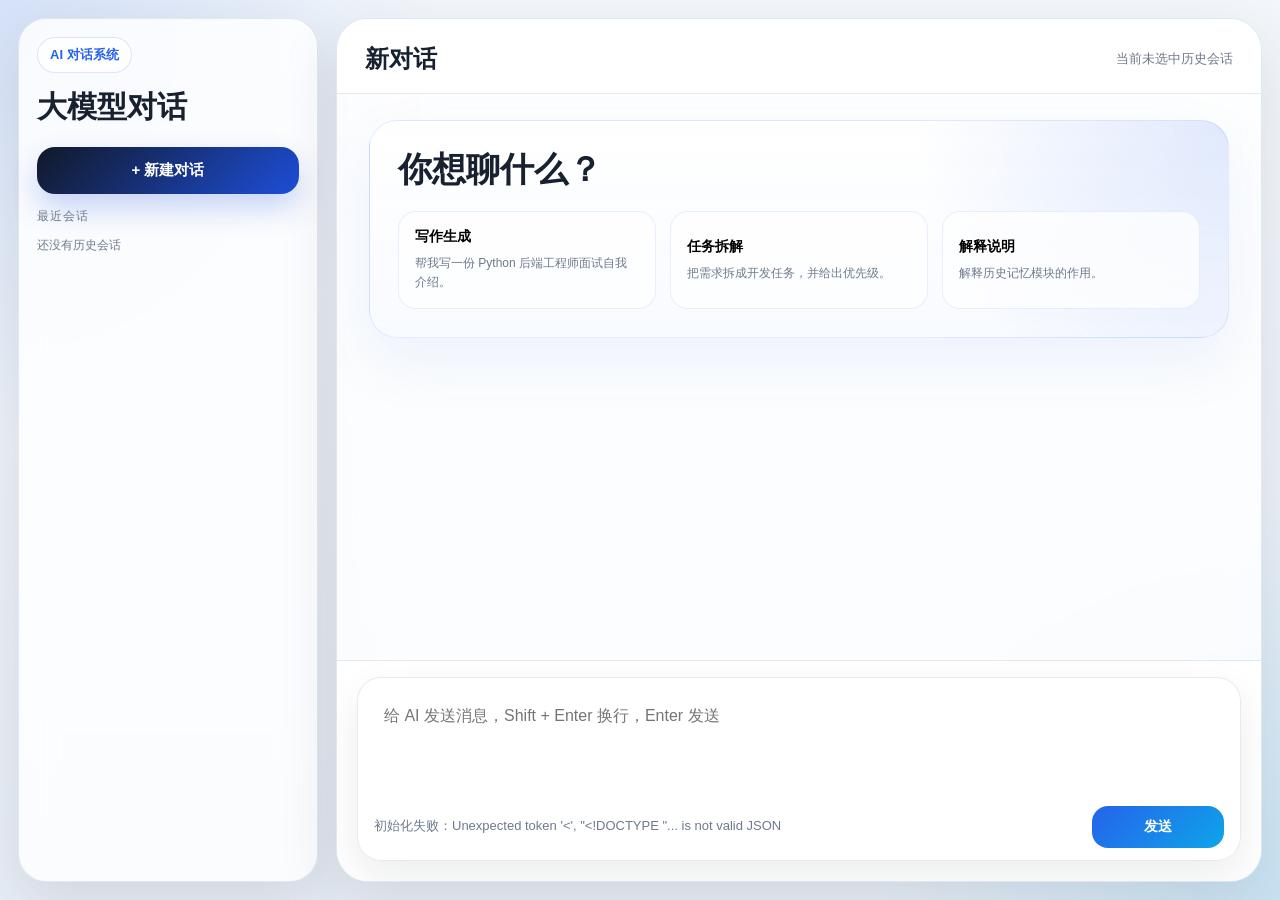
==== static/index.html @ 08430264 "Add files via upload" ====
<!DOCTYPE html>
<html lang="zh-CN">
<head>
  <meta charset="UTF-8">
  <meta name="viewport" content="width=device-width, initial-scale=1.0">
  <title>AI 对话系统</title>
  <style>
    :root {
      --bg: #f3f7fb;
      --bg-accent: #e8eef6;
      --panel: rgba(255, 255, 255, 0.82);
      --panel-strong: rgba(255, 255, 255, 0.92);
      --line: rgba(133, 153, 180, 0.22);
      --text: #18212f;
      --muted: #6d7a8c;
      --primary: #2563eb;
      --assistant: #ffffff;
      --user: linear-gradient(135deg, #2563eb, #3b82f6);
      --shadow: 0 20px 60px rgba(30, 41, 59, 0.12);
      --radius-xl: 28px;
      --radius-lg: 20px;
      --sidebar-width: 300px;
    }

    * { box-sizing: border-box; }

    body {
      margin: 0;
      min-height: 100vh;
      font-family: "Microsoft YaHei", "PingFang SC", sans-serif;
      color: var(--text);
      background:
        radial-gradient(circle at top left, rgba(37, 99, 235, 0.14), transparent 28%),
        radial-gradient(circle at bottom right, rgba(14, 165, 233, 0.14), transparent 26%),
        linear-gradient(180deg, var(--bg), var(--bg-accent));
    }

    .shell {
      display: grid;
      grid-template-columns: var(--sidebar-width) minmax(0, 1fr);
      gap: 18px;
      min-height: 100vh;
      padding: 18px;
    }

    .panel {
      border: 1px solid var(--line);
      background: var(--panel);
      backdrop-filter: blur(18px);
      box-shadow: var(--shadow);
    }

    .sidebar {
      display: flex;
      flex-direction: column;
      padding: 18px;
      border-radius: var(--radius-xl);
    }

    .brand-badge {
      display: inline-flex;
      align-items: center;
      padding: 8px 12px;
      border-radius: 999px;
      background: rgba(255, 255, 255, 0.72);
      border: 1px solid rgba(37, 99, 235, 0.16);
      color: var(--primary);
      font-size: 13px;
      font-weight: 700;
    }

    .brand h1 {
      margin: 16px 0 0;
      font-size: 30px;
      line-height: 1.2;
    }

    .new-chat-btn,
    .send-btn {
      border: none;
      cursor: pointer;
      transition: transform 0.18s ease, box-shadow 0.18s ease, opacity 0.18s ease;
    }

    .new-chat-btn {
      width: 100%;
      margin: 22px 0 14px;
      padding: 14px 16px;
      border-radius: 18px;
      background: linear-gradient(135deg, #111827, #1d4ed8);
      color: #fff;
      font-size: 15px;
      font-weight: 700;
      box-shadow: 0 14px 30px rgba(29, 78, 216, 0.24);
    }

    .section-title {
      margin: 0 0 12px;
      color: var(--muted);
      font-size: 12px;
      letter-spacing: 0.08em;
      text-transform: uppercase;
    }

    .session-list {
      flex: 1;
      min-height: 0;
      overflow-y: auto;
      display: flex;
      flex-direction: column;
      gap: 10px;
      padding-right: 4px;
    }

    .session-item {
      width: 100%;
      padding: 14px;
      border: 1px solid transparent;
      border-radius: 18px;
      background: rgba(255, 255, 255, 0.64);
      text-align: left;
      cursor: pointer;
      color: var(--text);
      transition: background 0.18s ease, border-color 0.18s ease;
    }

    .session-item.active {
      border-color: rgba(37, 99, 235, 0.24);
      background: linear-gradient(180deg, rgba(239, 246, 255, 0.96), rgba(255, 255, 255, 0.92));
      box-shadow: inset 0 0 0 1px rgba(37, 99, 235, 0.08);
    }

    .session-title {
      display: block;
      margin-bottom: 6px;
      font-size: 14px;
      font-weight: 700;
      line-height: 1.4;
    }

    .session-preview,
    .session-meta,
    .empty-text {
      color: var(--muted);
      font-size: 12px;
    }

    .session-preview {
      display: -webkit-box;
      overflow: hidden;
      -webkit-line-clamp: 2;
      -webkit-box-orient: vertical;
      line-height: 1.5;
    }

    .main {
      display: flex;
      flex-direction: column;
      min-height: calc(100vh - 36px);
      border-radius: 32px;
      overflow: hidden;
    }

    .main-header {
      display: flex;
      align-items: center;
      justify-content: space-between;
      gap: 16px;
      padding: 24px 28px 18px;
      border-bottom: 1px solid var(--line);
      background: var(--panel-strong);
    }

    .main-header h2 {
      margin: 0;
      font-size: 24px;
    }

    .header-side {
      color: var(--muted);
      font-size: 13px;
    }

    .chat-stage {
      flex: 1;
      min-height: 0;
      overflow-y: auto;
      padding: 26px 24px 18px;
    }

    .hero-card {
      max-width: 860px;
      margin: 0 auto;
      padding: 28px;
      border-radius: 28px;
      background:
        radial-gradient(circle at top right, rgba(37, 99, 235, 0.14), transparent 35%),
        linear-gradient(180deg, rgba(255, 255, 255, 0.95), rgba(247, 250, 255, 0.92));
      border: 1px solid rgba(37, 99, 235, 0.12);
      box-shadow: 0 24px 60px rgba(37, 99, 235, 0.08);
    }

    .hero-card h3 {
      margin: 0;
      font-size: 34px;
      line-height: 1.18;
    }

    .suggestions {
      display: grid;
      grid-template-columns: repeat(3, minmax(0, 1fr));
      gap: 14px;
      margin-top: 22px;
    }

    .suggestion {
      padding: 16px;
      border: 1px solid rgba(37, 99, 235, 0.1);
      border-radius: 18px;
      background: rgba(255, 255, 255, 0.78);
      cursor: pointer;
      text-align: left;
    }

    .suggestion strong {
      display: block;
      font-size: 14px;
    }

    .suggestion span {
      display: block;
      margin-top: 8px;
      color: var(--muted);
      font-size: 12px;
      line-height: 1.6;
    }

    .messages {
      max-width: 920px;
      margin: 0 auto;
      display: flex;
      flex-direction: column;
      gap: 18px;
    }

    .message {
      display: flex;
      gap: 14px;
      align-items: flex-start;
    }

    .message.user {
      flex-direction: row-reverse;
    }

    .avatar {
      flex: 0 0 42px;
      width: 42px;
      height: 42px;
      border-radius: 14px;
      display: grid;
      place-items: center;
      font-size: 15px;
      font-weight: 800;
      color: #fff;
      background: linear-gradient(135deg, #0f172a, #334155);
    }

    .message.user .avatar {
      background: linear-gradient(135deg, #2563eb, #60a5fa);
    }

    .bubble-wrap {
      display: flex;
      flex-direction: column;
      gap: 6px;
      max-width: min(78%, 760px);
    }

    .message.user .bubble-wrap {
      align-items: flex-end;
    }

    .message-meta {
      color: var(--muted);
      font-size: 12px;
    }

    .bubble {
      padding: 16px 18px;
      border-radius: 22px;
      line-height: 1.75;
      white-space: pre-wrap;
      word-break: break-word;
      border: 1px solid transparent;
    }

    .message.assistant .bubble {
      background: var(--assistant);
      border-color: rgba(148, 163, 184, 0.18);
      box-shadow: 0 18px 36px rgba(15, 23, 42, 0.06);
    }

    .message.user .bubble {
      color: #fff;
      background: var(--user);
      box-shadow: 0 18px 36px rgba(37, 99, 235, 0.24);
    }

    .composer {
      padding: 16px 20px 20px;
      border-top: 1px solid var(--line);
      background: var(--panel-strong);
    }

    .composer-shell {
      max-width: 920px;
      margin: 0 auto;
      padding: 12px;
      border: 1px solid rgba(148, 163, 184, 0.22);
      border-radius: 24px;
      background: rgba(255, 255, 255, 0.92);
      box-shadow: 0 16px 40px rgba(15, 23, 42, 0.08);
    }

    .composer textarea {
      width: 100%;
      min-height: 108px;
      padding: 12px 14px;
      border: none;
      outline: none;
      resize: none;
      font: inherit;
      color: var(--text);
      background: transparent;
      line-height: 1.75;
    }

    .composer-actions {
      display: flex;
      align-items: center;
      justify-content: space-between;
      gap: 12px;
      padding: 4px 4px 0;
    }

    .status {
      min-height: 20px;
      color: var(--muted);
      font-size: 13px;
    }

    .send-btn {
      min-width: 132px;
      padding: 12px 20px;
      border-radius: 16px;
      background: linear-gradient(135deg, #2563eb, #0ea5e9);
      color: #fff;
      font-size: 14px;
      font-weight: 700;
    }

    .send-btn:disabled,
    .new-chat-btn:disabled {
      opacity: 0.64;
      cursor: not-allowed;
    }

    .empty-state {
      max-width: 920px;
      margin: 28px auto 0;
      padding: 20px;
      text-align: center;
      color: var(--muted);
    }

    @media (max-width: 1080px) {
      .shell { grid-template-columns: 1fr; }
      .session-list { max-height: 280px; }
    }

    @media (max-width: 760px) {
      .shell { gap: 14px; padding: 12px; }
      .main-header, .chat-stage, .composer { padding-left: 14px; padding-right: 14px; }
      .hero-card { padding: 22px 18px; }
      .hero-card h3 { font-size: 28px; }
      .suggestions { grid-template-columns: 1fr; }
      .bubble-wrap { max-width: calc(100% - 56px); }
      .composer-actions { flex-direction: column; align-items: stretch; }
      .send-btn { width: 100%; }
    }
  </style>
</head>
<body>
  <div class="shell">
    <aside class="sidebar panel">
      <div class="brand">
        <div class="brand-badge">AI 对话系统</div>
        <h1>大模型对话</h1>
      </div>

      <button id="newChatBtn" class="new-chat-btn" type="button">+ 新建对话</button>

      <p class="section-title">最近会话</p>
      <div id="sessionList" class="session-list"></div>
    </aside>

    <main class="main panel">
      <header class="main-header">
        <h2 id="conversationTitle">新对话</h2>
        <div id="sessionMeta" class="header-side">当前未选中历史会话</div>
      </header>

      <section id="chatStage" class="chat-stage">
        <div id="welcomeView" class="hero-card">
          <h3>你想聊什么？</h3>
          <div class="suggestions">
            <button class="suggestion" type="button" data-prompt="帮我写一份 Python 后端工程师面试自我介绍，控制在 1 分钟内。">
              <strong>写作生成</strong>
              <span>帮我写一份 Python 后端工程师面试自我介绍。</span>
            </button>
            <button class="suggestion" type="button" data-prompt="把下面这段需求拆成开发任务，并按优先级排序。">
              <strong>任务拆解</strong>
              <span>把需求拆成开发任务，并给出优先级。</span>
            </button>
            <button class="suggestion" type="button" data-prompt="解释一下为什么系统需要历史记忆模块。">
              <strong>解释说明</strong>
              <span>解释历史记忆模块的作用。</span>
            </button>
          </div>
        </div>

        <div id="messages" class="messages" hidden></div>
        <div id="emptyState" class="empty-state" hidden>当前会话暂无消息</div>
      </section>

      <footer class="composer">
        <div class="composer-shell">
          <textarea id="messageInput" placeholder="给 AI 发送消息，Shift + Enter 换行，Enter 发送"></textarea>
          <div class="composer-actions">
            <div id="status" class="status">系统就绪。</div>
            <button id="sendBtn" class="send-btn" type="button">发送</button>
          </div>
        </div>
      </footer>
    </main>
  </div>

  <script>
    const newChatBtn = document.getElementById('newChatBtn');
    const sendBtn = document.getElementById('sendBtn');
    const messageInput = document.getElementById('messageInput');
    const messagesEl = document.getElementById('messages');
    const sessionListEl = document.getElementById('sessionList');
    const statusEl = document.getElementById('status');
    const welcomeViewEl = document.getElementById('welcomeView');
    const emptyStateEl = document.getElementById('emptyState');
    const conversationTitleEl = document.getElementById('conversationTitle');
    const sessionMetaEl = document.getElementById('sessionMeta');
    const chatStageEl = document.getElementById('chatStage');

    let currentSessionId = null;
    let isSending = false;
    let sessions = [];

    function formatTime(value) {
      if (!value) {
        return '刚刚';
      }

      const date = new Date(value.replace(' ', 'T'));
      if (Number.isNaN(date.getTime())) {
        return value;
      }

      return date.toLocaleString('zh-CN', {
        month: '2-digit',
        day: '2-digit',
        hour: '2-digit',
        minute: '2-digit'
      });
    }

    function escapeHtml(text) {
      return text
        .replaceAll('&', '&amp;')
        .replaceAll('<', '&lt;')
        .replaceAll('>', '&gt;')
        .replaceAll('"', '&quot;')
        .replaceAll("'", '&#39;');
    }

    function getSessionTitle(session) {
      if (!session) {
        return '新对话';
      }

      const source = session.last_message || session.title || `会话 ${session.id}`;
      return source.length > 22 ? `${source.slice(0, 22)}...` : source;
    }

    function updateHeader() {
      const current = sessions.find(item => item.id === currentSessionId);
      conversationTitleEl.textContent = getSessionTitle(current);
      sessionMetaEl.textContent = currentSessionId
        ? `会话 ID：${currentSessionId}`
        : '当前未选中历史会话';
    }

    function renderSessions() {
      updateHeader();

      if (!sessions.length) {
        sessionListEl.innerHTML = '<div class="empty-text">还没有历史会话</div>';
        return;
      }

      sessionListEl.innerHTML = sessions.map(session => {
        const isActive = session.id === currentSessionId;
        const title = escapeHtml(getSessionTitle(session));
        const preview = escapeHtml(session.last_message || '暂无消息');
        const meta = escapeHtml(formatTime(session.last_message_at || session.created_at));
        return `
          <button class="session-item ${isActive ? 'active' : ''}" type="button" data-session-id="${session.id}">
            <span class="session-title">${title}</span>
            <span class="session-preview">${preview}</span>
            <div class="session-meta">${meta}</div>
          </button>
        `;
      }).join('');
    }

    function renderMessages(items) {
      const hasMessages = items.length > 0;
      welcomeViewEl.hidden = hasMessages || currentSessionId !== null;
      messagesEl.hidden = !hasMessages;
      emptyStateEl.hidden = !currentSessionId || hasMessages;

      if (!hasMessages) {
        messagesEl.innerHTML = '';
        return;
      }

      messagesEl.innerHTML = items.map(item => {
        const isUser = item.role === 'user';
        const roleName = isUser ? '我' : 'AI';
        return `
          <article class="message ${isUser ? 'user' : 'assistant'}">
            <div class="avatar">${roleName}</div>
            <div class="bubble-wrap">
              <div class="message-meta">${roleName} · ${escapeHtml(formatTime(item.created_at))}</div>
              <div class="bubble">${escapeHtml(item.content)}</div>
            </div>
          </article>
        `;
      }).join('');

      requestAnimationFrame(() => {
        chatStageEl.scrollTop = chatStageEl.scrollHeight;
      });
    }

    async function loadSessions(preferredSessionId = currentSessionId) {
      const response = await fetch('/sessions?limit=30');
      const data = await response.json();
      sessions = data.items || [];

      if (preferredSessionId && sessions.some(item => item.id === preferredSessionId)) {
        currentSessionId = preferredSessionId;
      } else if (!sessions.some(item => item.id === currentSessionId)) {
        currentSessionId = null;
      }

      renderSessions();
    }

    async function loadMessages(sessionId) {
      if (!sessionId) {
        renderMessages([]);
        updateHeader();
        return;
      }

      const response = await fetch(`/messages?session_id=${sessionId}&limit=100`);
      const data = await response.json();
      renderMessages(data.items || []);
      updateHeader();
    }

    async function switchSession(sessionId) {
      currentSessionId = sessionId;
      renderSessions();
      statusEl.textContent = `已切换到会话 ${sessionId}`;
      await loadMessages(sessionId);
    }

    function appendPendingUserMessage(message) {
      const currentHtml = messagesEl.innerHTML;
      const nextHtml = `
        <article class="message user">
          <div class="avatar">我</div>
          <div class="bubble-wrap">
            <div class="message-meta">我 · 刚刚</div>
            <div class="bubble">${escapeHtml(message)}</div>
          </div>
        </article>
      `;

      welcomeViewEl.hidden = true;
      emptyStateEl.hidden = true;
      messagesEl.hidden = false;
      messagesEl.innerHTML = currentHtml + nextHtml;
      requestAnimationFrame(() => {
        chatStageEl.scrollTop = chatStageEl.scrollHeight;
      });
    }

    async function sendMessage() {
      const message = messageInput.value.trim();
      if (!message || isSending) {
        return;
      }

      isSending = true;
      sendBtn.disabled = true;
      newChatBtn.disabled = true;
      statusEl.textContent = 'AI 正在思考...';
      appendPendingUserMessage(message);

      try {
        const payload = { message };
        if (currentSessionId) {
          payload.session_id = currentSessionId;
        }

        const response = await fetch('/chat', {
          method: 'POST',
          headers: { 'Content-Type': 'application/json' },
          body: JSON.stringify(payload)
        });
        const data = await response.json();

        if (!response.ok) {
          throw new Error(data.detail || '请求失败');
        }

        currentSessionId = data.session_id;
        messageInput.value = '';
        statusEl.textContent = '本轮完成。';
        await loadSessions(currentSessionId);
        await loadMessages(currentSessionId);
      } catch (error) {
        statusEl.textContent = `发送失败：${error.message}`;
        await loadMessages(currentSessionId);
      } finally {
        isSending = false;
        sendBtn.disabled = false;
        newChatBtn.disabled = false;
        messageInput.focus();
      }
    }

    function resetComposerForNewChat() {
      currentSessionId = null;
      renderSessions();
      renderMessages([]);
      updateHeader();
      statusEl.textContent = '已准备新会话。';
      messageInput.focus();
    }

    sessionListEl.addEventListener('click', async event => {
      const button = event.target.closest('[data-session-id]');
      if (!button) {
        return;
      }

      const sessionId = Number(button.dataset.sessionId);
      if (!sessionId || sessionId === currentSessionId) {
        return;
      }

      await switchSession(sessionId);
    });

    newChatBtn.addEventListener('click', resetComposerForNewChat);
    sendBtn.addEventListener('click', sendMessage);

    messageInput.addEventListener('keydown', event => {
      if (event.key === 'Enter' && !event.shiftKey) {
        event.preventDefault();
        sendMessage();
      }
    });

    document.querySelectorAll('.suggestion').forEach(button => {
      button.addEventListener('click', () => {
        messageInput.value = button.dataset.prompt || '';
        messageInput.focus();
      });
    });

    async function init() {
      renderMessages([]);
      renderSessions();
      await loadSessions();
      messageInput.focus();
    }

    init().catch(error => {
      statusEl.textContent = `初始化失败：${error.message}`;
    });
  </script>
</body>
</html>
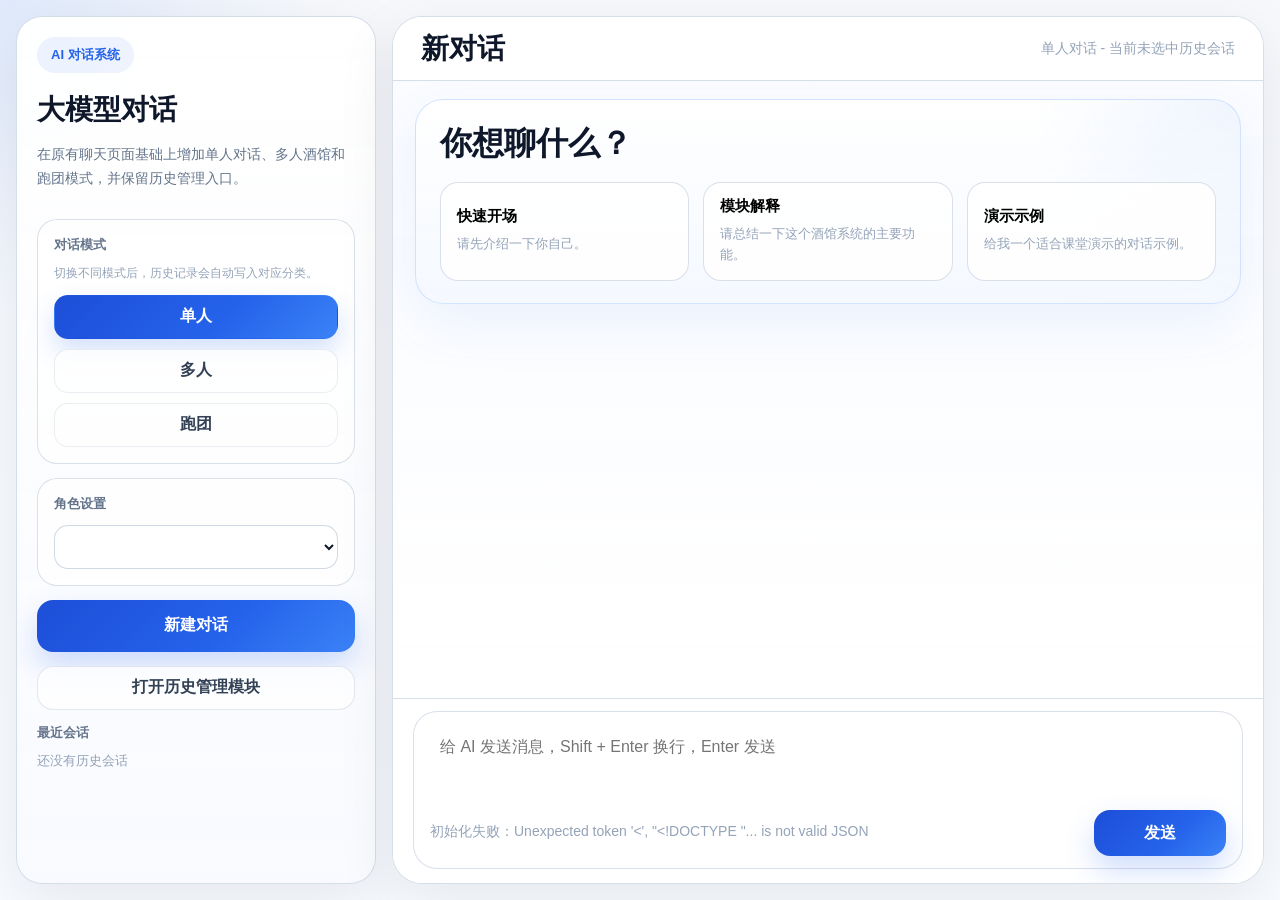
==== commit 0a6e5db5: "Add files via upload" ====
--- a/static/index.html
+++ b/static/index.html
@@ -1,715 +1,393 @@
-<!DOCTYPE html>
-<html lang="zh-CN">
-<head>
-  <meta charset="UTF-8">
-  <meta name="viewport" content="width=device-width, initial-scale=1.0">
-  <title>AI 对话系统</title>
-  <style>
-    :root {
-      --bg: #f3f7fb;
-      --bg-accent: #e8eef6;
-      --panel: rgba(255, 255, 255, 0.82);
-      --panel-strong: rgba(255, 255, 255, 0.92);
-      --line: rgba(133, 153, 180, 0.22);
-      --text: #18212f;
-      --muted: #6d7a8c;
-      --primary: #2563eb;
-      --assistant: #ffffff;
-      --user: linear-gradient(135deg, #2563eb, #3b82f6);
-      --shadow: 0 20px 60px rgba(30, 41, 59, 0.12);
-      --radius-xl: 28px;
-      --radius-lg: 20px;
-      --sidebar-width: 300px;
-    }
-
-    * { box-sizing: border-box; }
-
-    body {
-      margin: 0;
-      min-height: 100vh;
-      font-family: "Microsoft YaHei", "PingFang SC", sans-serif;
-      color: var(--text);
-      background:
-        radial-gradient(circle at top left, rgba(37, 99, 235, 0.14), transparent 28%),
-        radial-gradient(circle at bottom right, rgba(14, 165, 233, 0.14), transparent 26%),
-        linear-gradient(180deg, var(--bg), var(--bg-accent));
-    }
-
-    .shell {
-      display: grid;
-      grid-template-columns: var(--sidebar-width) minmax(0, 1fr);
-      gap: 18px;
-      min-height: 100vh;
-      padding: 18px;
-    }
-
-    .panel {
-      border: 1px solid var(--line);
-      background: var(--panel);
-      backdrop-filter: blur(18px);
-      box-shadow: var(--shadow);
-    }
-
-    .sidebar {
-      display: flex;
-      flex-direction: column;
-      padding: 18px;
-      border-radius: var(--radius-xl);
-    }
-
-    .brand-badge {
-      display: inline-flex;
-      align-items: center;
-      padding: 8px 12px;
-      border-radius: 999px;
-      background: rgba(255, 255, 255, 0.72);
-      border: 1px solid rgba(37, 99, 235, 0.16);
-      color: var(--primary);
-      font-size: 13px;
-      font-weight: 700;
-    }
-
-    .brand h1 {
-      margin: 16px 0 0;
-      font-size: 30px;
-      line-height: 1.2;
-    }
-
-    .new-chat-btn,
-    .send-btn {
-      border: none;
-      cursor: pointer;
-      transition: transform 0.18s ease, box-shadow 0.18s ease, opacity 0.18s ease;
-    }
-
-    .new-chat-btn {
-      width: 100%;
-      margin: 22px 0 14px;
-      padding: 14px 16px;
-      border-radius: 18px;
-      background: linear-gradient(135deg, #111827, #1d4ed8);
-      color: #fff;
-      font-size: 15px;
-      font-weight: 700;
-      box-shadow: 0 14px 30px rgba(29, 78, 216, 0.24);
-    }
-
-    .section-title {
-      margin: 0 0 12px;
-      color: var(--muted);
-      font-size: 12px;
-      letter-spacing: 0.08em;
-      text-transform: uppercase;
-    }
-
-    .session-list {
-      flex: 1;
-      min-height: 0;
-      overflow-y: auto;
-      display: flex;
-      flex-direction: column;
-      gap: 10px;
-      padding-right: 4px;
-    }
-
-    .session-item {
-      width: 100%;
-      padding: 14px;
-      border: 1px solid transparent;
-      border-radius: 18px;
-      background: rgba(255, 255, 255, 0.64);
-      text-align: left;
-      cursor: pointer;
-      color: var(--text);
-      transition: background 0.18s ease, border-color 0.18s ease;
-    }
-
-    .session-item.active {
-      border-color: rgba(37, 99, 235, 0.24);
-      background: linear-gradient(180deg, rgba(239, 246, 255, 0.96), rgba(255, 255, 255, 0.92));
-      box-shadow: inset 0 0 0 1px rgba(37, 99, 235, 0.08);
-    }
-
-    .session-title {
-      display: block;
-      margin-bottom: 6px;
-      font-size: 14px;
-      font-weight: 700;
-      line-height: 1.4;
-    }
-
-    .session-preview,
-    .session-meta,
-    .empty-text {
-      color: var(--muted);
-      font-size: 12px;
-    }
-
-    .session-preview {
-      display: -webkit-box;
-      overflow: hidden;
-      -webkit-line-clamp: 2;
-      -webkit-box-orient: vertical;
-      line-height: 1.5;
-    }
-
-    .main {
-      display: flex;
-      flex-direction: column;
-      min-height: calc(100vh - 36px);
-      border-radius: 32px;
-      overflow: hidden;
-    }
-
-    .main-header {
-      display: flex;
-      align-items: center;
-      justify-content: space-between;
-      gap: 16px;
-      padding: 24px 28px 18px;
-      border-bottom: 1px solid var(--line);
-      background: var(--panel-strong);
-    }
-
-    .main-header h2 {
-      margin: 0;
-      font-size: 24px;
-    }
-
-    .header-side {
-      color: var(--muted);
-      font-size: 13px;
-    }
-
-    .chat-stage {
-      flex: 1;
-      min-height: 0;
-      overflow-y: auto;
-      padding: 26px 24px 18px;
-    }
-
-    .hero-card {
-      max-width: 860px;
-      margin: 0 auto;
-      padding: 28px;
-      border-radius: 28px;
-      background:
-        radial-gradient(circle at top right, rgba(37, 99, 235, 0.14), transparent 35%),
-        linear-gradient(180deg, rgba(255, 255, 255, 0.95), rgba(247, 250, 255, 0.92));
-      border: 1px solid rgba(37, 99, 235, 0.12);
-      box-shadow: 0 24px 60px rgba(37, 99, 235, 0.08);
-    }
-
-    .hero-card h3 {
-      margin: 0;
-      font-size: 34px;
-      line-height: 1.18;
-    }
-
-    .suggestions {
-      display: grid;
-      grid-template-columns: repeat(3, minmax(0, 1fr));
-      gap: 14px;
-      margin-top: 22px;
-    }
-
-    .suggestion {
-      padding: 16px;
-      border: 1px solid rgba(37, 99, 235, 0.1);
-      border-radius: 18px;
-      background: rgba(255, 255, 255, 0.78);
-      cursor: pointer;
-      text-align: left;
-    }
-
-    .suggestion strong {
-      display: block;
-      font-size: 14px;
-    }
-
-    .suggestion span {
-      display: block;
-      margin-top: 8px;
-      color: var(--muted);
-      font-size: 12px;
-      line-height: 1.6;
-    }
-
-    .messages {
-      max-width: 920px;
-      margin: 0 auto;
-      display: flex;
-      flex-direction: column;
-      gap: 18px;
-    }
-
-    .message {
-      display: flex;
-      gap: 14px;
-      align-items: flex-start;
-    }
-
-    .message.user {
-      flex-direction: row-reverse;
-    }
-
-    .avatar {
-      flex: 0 0 42px;
-      width: 42px;
-      height: 42px;
-      border-radius: 14px;
-      display: grid;
-      place-items: center;
-      font-size: 15px;
-      font-weight: 800;
-      color: #fff;
-      background: linear-gradient(135deg, #0f172a, #334155);
-    }
-
-    .message.user .avatar {
-      background: linear-gradient(135deg, #2563eb, #60a5fa);
-    }
-
-    .bubble-wrap {
-      display: flex;
-      flex-direction: column;
-      gap: 6px;
-      max-width: min(78%, 760px);
-    }
-
-    .message.user .bubble-wrap {
-      align-items: flex-end;
-    }
-
-    .message-meta {
-      color: var(--muted);
-      font-size: 12px;
-    }
-
-    .bubble {
-      padding: 16px 18px;
-      border-radius: 22px;
-      line-height: 1.75;
-      white-space: pre-wrap;
-      word-break: break-word;
-      border: 1px solid transparent;
-    }
-
-    .message.assistant .bubble {
-      background: var(--assistant);
-      border-color: rgba(148, 163, 184, 0.18);
-      box-shadow: 0 18px 36px rgba(15, 23, 42, 0.06);
-    }
-
-    .message.user .bubble {
-      color: #fff;
-      background: var(--user);
-      box-shadow: 0 18px 36px rgba(37, 99, 235, 0.24);
-    }
-
-    .composer {
-      padding: 16px 20px 20px;
-      border-top: 1px solid var(--line);
-      background: var(--panel-strong);
-    }
-
-    .composer-shell {
-      max-width: 920px;
-      margin: 0 auto;
-      padding: 12px;
-      border: 1px solid rgba(148, 163, 184, 0.22);
-      border-radius: 24px;
-      background: rgba(255, 255, 255, 0.92);
-      box-shadow: 0 16px 40px rgba(15, 23, 42, 0.08);
-    }
-
-    .composer textarea {
-      width: 100%;
-      min-height: 108px;
-      padding: 12px 14px;
-      border: none;
-      outline: none;
-      resize: none;
-      font: inherit;
-      color: var(--text);
-      background: transparent;
-      line-height: 1.75;
-    }
-
-    .composer-actions {
-      display: flex;
-      align-items: center;
-      justify-content: space-between;
-      gap: 12px;
-      padding: 4px 4px 0;
-    }
-
-    .status {
-      min-height: 20px;
-      color: var(--muted);
-      font-size: 13px;
-    }
-
-    .send-btn {
-      min-width: 132px;
-      padding: 12px 20px;
-      border-radius: 16px;
-      background: linear-gradient(135deg, #2563eb, #0ea5e9);
-      color: #fff;
-      font-size: 14px;
-      font-weight: 700;
-    }
-
-    .send-btn:disabled,
-    .new-chat-btn:disabled {
-      opacity: 0.64;
-      cursor: not-allowed;
-    }
-
-    .empty-state {
-      max-width: 920px;
-      margin: 28px auto 0;
-      padding: 20px;
-      text-align: center;
-      color: var(--muted);
-    }
-
-    @media (max-width: 1080px) {
-      .shell { grid-template-columns: 1fr; }
-      .session-list { max-height: 280px; }
-    }
-
-    @media (max-width: 760px) {
-      .shell { gap: 14px; padding: 12px; }
-      .main-header, .chat-stage, .composer { padding-left: 14px; padding-right: 14px; }
-      .hero-card { padding: 22px 18px; }
-      .hero-card h3 { font-size: 28px; }
-      .suggestions { grid-template-columns: 1fr; }
-      .bubble-wrap { max-width: calc(100% - 56px); }
-      .composer-actions { flex-direction: column; align-items: stretch; }
-      .send-btn { width: 100%; }
-    }
-  </style>
-</head>
-<body>
-  <div class="shell">
-    <aside class="sidebar panel">
-      <div class="brand">
-        <div class="brand-badge">AI 对话系统</div>
-        <h1>大模型对话</h1>
-      </div>
-
-      <button id="newChatBtn" class="new-chat-btn" type="button">+ 新建对话</button>
-
-      <p class="section-title">最近会话</p>
-      <div id="sessionList" class="session-list"></div>
-    </aside>
-
-    <main class="main panel">
-      <header class="main-header">
-        <h2 id="conversationTitle">新对话</h2>
-        <div id="sessionMeta" class="header-side">当前未选中历史会话</div>
-      </header>
-
-      <section id="chatStage" class="chat-stage">
-        <div id="welcomeView" class="hero-card">
-          <h3>你想聊什么？</h3>
-          <div class="suggestions">
-            <button class="suggestion" type="button" data-prompt="帮我写一份 Python 后端工程师面试自我介绍，控制在 1 分钟内。">
-              <strong>写作生成</strong>
-              <span>帮我写一份 Python 后端工程师面试自我介绍。</span>
-            </button>
-            <button class="suggestion" type="button" data-prompt="把下面这段需求拆成开发任务，并按优先级排序。">
-              <strong>任务拆解</strong>
-              <span>把需求拆成开发任务，并给出优先级。</span>
-            </button>
-            <button class="suggestion" type="button" data-prompt="解释一下为什么系统需要历史记忆模块。">
-              <strong>解释说明</strong>
-              <span>解释历史记忆模块的作用。</span>
-            </button>
-          </div>
-        </div>
-
-        <div id="messages" class="messages" hidden></div>
-        <div id="emptyState" class="empty-state" hidden>当前会话暂无消息</div>
-      </section>
-
-      <footer class="composer">
-        <div class="composer-shell">
-          <textarea id="messageInput" placeholder="给 AI 发送消息，Shift + Enter 换行，Enter 发送"></textarea>
-          <div class="composer-actions">
-            <div id="status" class="status">系统就绪。</div>
-            <button id="sendBtn" class="send-btn" type="button">发送</button>
-          </div>
-        </div>
-      </footer>
-    </main>
-  </div>
-
-  <script>
-    const newChatBtn = document.getElementById('newChatBtn');
-    const sendBtn = document.getElementById('sendBtn');
-    const messageInput = document.getElementById('messageInput');
-    const messagesEl = document.getElementById('messages');
-    const sessionListEl = document.getElementById('sessionList');
-    const statusEl = document.getElementById('status');
-    const welcomeViewEl = document.getElementById('welcomeView');
-    const emptyStateEl = document.getElementById('emptyState');
-    const conversationTitleEl = document.getElementById('conversationTitle');
-    const sessionMetaEl = document.getElementById('sessionMeta');
-    const chatStageEl = document.getElementById('chatStage');
-
-    let currentSessionId = null;
-    let isSending = false;
-    let sessions = [];
-
-    function formatTime(value) {
-      if (!value) {
-        return '刚刚';
-      }
-
-      const date = new Date(value.replace(' ', 'T'));
-      if (Number.isNaN(date.getTime())) {
-        return value;
-      }
-
-      return date.toLocaleString('zh-CN', {
-        month: '2-digit',
-        day: '2-digit',
-        hour: '2-digit',
-        minute: '2-digit'
-      });
-    }
-
-    function escapeHtml(text) {
-      return text
-        .replaceAll('&', '&amp;')
-        .replaceAll('<', '&lt;')
-        .replaceAll('>', '&gt;')
-        .replaceAll('"', '&quot;')
-        .replaceAll("'", '&#39;');
-    }
-
-    function getSessionTitle(session) {
-      if (!session) {
-        return '新对话';
-      }
-
-      const source = session.last_message || session.title || `会话 ${session.id}`;
-      return source.length > 22 ? `${source.slice(0, 22)}...` : source;
-    }
-
-    function updateHeader() {
-      const current = sessions.find(item => item.id === currentSessionId);
-      conversationTitleEl.textContent = getSessionTitle(current);
-      sessionMetaEl.textContent = currentSessionId
-        ? `会话 ID：${currentSessionId}`
-        : '当前未选中历史会话';
-    }
-
-    function renderSessions() {
-      updateHeader();
-
-      if (!sessions.length) {
-        sessionListEl.innerHTML = '<div class="empty-text">还没有历史会话</div>';
-        return;
-      }
-
-      sessionListEl.innerHTML = sessions.map(session => {
-        const isActive = session.id === currentSessionId;
-        const title = escapeHtml(getSessionTitle(session));
-        const preview = escapeHtml(session.last_message || '暂无消息');
-        const meta = escapeHtml(formatTime(session.last_message_at || session.created_at));
-        return `
-          <button class="session-item ${isActive ? 'active' : ''}" type="button" data-session-id="${session.id}">
-            <span class="session-title">${title}</span>
-            <span class="session-preview">${preview}</span>
-            <div class="session-meta">${meta}</div>
-          </button>
-        `;
-      }).join('');
-    }
-
-    function renderMessages(items) {
-      const hasMessages = items.length > 0;
-      welcomeViewEl.hidden = hasMessages || currentSessionId !== null;
-      messagesEl.hidden = !hasMessages;
-      emptyStateEl.hidden = !currentSessionId || hasMessages;
-
-      if (!hasMessages) {
-        messagesEl.innerHTML = '';
-        return;
-      }
-
-      messagesEl.innerHTML = items.map(item => {
-        const isUser = item.role === 'user';
-        const roleName = isUser ? '我' : 'AI';
-        return `
-          <article class="message ${isUser ? 'user' : 'assistant'}">
-            <div class="avatar">${roleName}</div>
-            <div class="bubble-wrap">
-              <div class="message-meta">${roleName} · ${escapeHtml(formatTime(item.created_at))}</div>
-              <div class="bubble">${escapeHtml(item.content)}</div>
-            </div>
-          </article>
-        `;
-      }).join('');
-
-      requestAnimationFrame(() => {
-        chatStageEl.scrollTop = chatStageEl.scrollHeight;
-      });
-    }
-
-    async function loadSessions(preferredSessionId = currentSessionId) {
-      const response = await fetch('/sessions?limit=30');
-      const data = await response.json();
-      sessions = data.items || [];
-
-      if (preferredSessionId && sessions.some(item => item.id === preferredSessionId)) {
-        currentSessionId = preferredSessionId;
-      } else if (!sessions.some(item => item.id === currentSessionId)) {
-        currentSessionId = null;
-      }
-
-      renderSessions();
-    }
-
-    async function loadMessages(sessionId) {
-      if (!sessionId) {
-        renderMessages([]);
-        updateHeader();
-        return;
-      }
-
-      const response = await fetch(`/messages?session_id=${sessionId}&limit=100`);
-      const data = await response.json();
-      renderMessages(data.items || []);
-      updateHeader();
-    }
-
-    async function switchSession(sessionId) {
-      currentSessionId = sessionId;
-      renderSessions();
-      statusEl.textContent = `已切换到会话 ${sessionId}`;
-      await loadMessages(sessionId);
-    }
-
-    function appendPendingUserMessage(message) {
-      const currentHtml = messagesEl.innerHTML;
-      const nextHtml = `
-        <article class="message user">
-          <div class="avatar">我</div>
-          <div class="bubble-wrap">
-            <div class="message-meta">我 · 刚刚</div>
-            <div class="bubble">${escapeHtml(message)}</div>
-          </div>
-        </article>
-      `;
-
-      welcomeViewEl.hidden = true;
-      emptyStateEl.hidden = true;
-      messagesEl.hidden = false;
-      messagesEl.innerHTML = currentHtml + nextHtml;
-      requestAnimationFrame(() => {
-        chatStageEl.scrollTop = chatStageEl.scrollHeight;
-      });
-    }
-
-    async function sendMessage() {
-      const message = messageInput.value.trim();
-      if (!message || isSending) {
-        return;
-      }
-
-      isSending = true;
-      sendBtn.disabled = true;
-      newChatBtn.disabled = true;
-      statusEl.textContent = 'AI 正在思考...';
-      appendPendingUserMessage(message);
-
-      try {
-        const payload = { message };
-        if (currentSessionId) {
-          payload.session_id = currentSessionId;
-        }
-
-        const response = await fetch('/chat', {
-          method: 'POST',
-          headers: { 'Content-Type': 'application/json' },
-          body: JSON.stringify(payload)
-        });
-        const data = await response.json();
-
-        if (!response.ok) {
-          throw new Error(data.detail || '请求失败');
-        }
-
-        currentSessionId = data.session_id;
-        messageInput.value = '';
-        statusEl.textContent = '本轮完成。';
-        await loadSessions(currentSessionId);
-        await loadMessages(currentSessionId);
-      } catch (error) {
-        statusEl.textContent = `发送失败：${error.message}`;
-        await loadMessages(currentSessionId);
-      } finally {
-        isSending = false;
-        sendBtn.disabled = false;
-        newChatBtn.disabled = false;
-        messageInput.focus();
-      }
-    }
-
-    function resetComposerForNewChat() {
-      currentSessionId = null;
-      renderSessions();
-      renderMessages([]);
-      updateHeader();
-      statusEl.textContent = '已准备新会话。';
-      messageInput.focus();
-    }
-
-    sessionListEl.addEventListener('click', async event => {
-      const button = event.target.closest('[data-session-id]');
-      if (!button) {
-        return;
-      }
-
-      const sessionId = Number(button.dataset.sessionId);
-      if (!sessionId || sessionId === currentSessionId) {
-        return;
-      }
-
-      await switchSession(sessionId);
-    });
-
-    newChatBtn.addEventListener('click', resetComposerForNewChat);
-    sendBtn.addEventListener('click', sendMessage);
-
-    messageInput.addEventListener('keydown', event => {
-      if (event.key === 'Enter' && !event.shiftKey) {
-        event.preventDefault();
-        sendMessage();
-      }
-    });
-
-    document.querySelectorAll('.suggestion').forEach(button => {
-      button.addEventListener('click', () => {
-        messageInput.value = button.dataset.prompt || '';
-        messageInput.focus();
-      });
-    });
-
-    async function init() {
-      renderMessages([]);
-      renderSessions();
-      await loadSessions();
-      messageInput.focus();
-    }
-
-    init().catch(error => {
-      statusEl.textContent = `初始化失败：${error.message}`;
-    });
-  </script>
-</body>
-</html>
+<!DOCTYPE html>
+<html lang="zh-CN">
+<head>
+  <meta charset="UTF-8">
+  <meta name="viewport" content="width=device-width, initial-scale=1.0">
+  <title>AI Tavern</title>
+  <style>
+    :root {
+      --bg: #f6f8fc;
+      --panel: rgba(255, 255, 255, 0.92);
+      --panel-strong: #ffffff;
+      --line: rgba(203, 213, 225, 0.78);
+      --ink: #0f172a;
+      --muted: #94a3b8;
+      --primary: #2563eb;
+      --shadow: 0 18px 60px rgba(15, 23, 42, 0.08);
+      --sidebar-width: 360px;
+    }
+    * { box-sizing: border-box; }
+    [hidden] { display: none !important; }
+    html, body { height: 100%; overflow: hidden; }
+    body {
+      margin: 0;
+      height: 100vh;
+      color: var(--ink);
+      font-family: "Microsoft YaHei", "PingFang SC", sans-serif;
+      background: radial-gradient(circle at top left, rgba(59,130,246,.12), transparent 20%), linear-gradient(180deg, #f6f8fc, #f8fbff);
+    }
+    .shell { display: grid; grid-template-columns: var(--sidebar-width) minmax(0, 1fr); gap: 16px; height: 100vh; padding: 16px; overflow: hidden; }
+    .panel { border: 1px solid var(--line); background: var(--panel); box-shadow: var(--shadow); backdrop-filter: blur(12px); }
+    .sidebar { display: flex; flex-direction: column; gap: 14px; min-height: 0; overflow-y: auto; overflow-x: hidden; padding: 20px; border-radius: 26px; background: linear-gradient(180deg, rgba(255,255,255,.96), rgba(248,250,255,.92)); }
+    .chip { display:inline-flex; align-items:center; padding:9px 14px; border-radius:999px; background:rgba(37,99,235,.08); color:#2563eb; font-size:13px; font-weight:700; }
+    .sidebar::-webkit-scrollbar { width: 8px; }
+    .sidebar::-webkit-scrollbar-thumb { background: rgba(37,99,235,.22); border-radius: 999px; }
+    .sidebar::-webkit-scrollbar-track { background: transparent; }
+    h1 { margin: 18px 0 8px; font-size: 28px; }
+    .muted { color:#64748b; line-height:1.7; font-size:14px; }
+    .sub-panel { padding:16px; border-radius:20px; border:1px solid rgba(203,213,225,.7); background:rgba(255,255,255,.78); }
+    .section-title { margin:0 0 10px; color:#64748b; font-size:13px; font-weight:700; }
+    .section-desc { margin:0 0 12px; color:#94a3b8; font-size:12px; line-height:1.6; }
+    .mode-tabs { display:grid; grid-template-columns: 1fr; gap:10px; }
+    .mode-tab { min-height:44px; border:1px solid rgba(148,163,184,.2); border-radius:14px; background:rgba(255,255,255,.8); color:#334155; font:inherit; font-weight:700; cursor:pointer; }
+    .mode-tab.active { color:#fff; border-color:transparent; background:linear-gradient(135deg, #1d4ed8, #2563eb 60%, #3b82f6); box-shadow:0 12px 26px rgba(37,99,235,.2); }
+    select { width:100%; min-height:44px; padding:0 12px; border-radius:14px; border:1px solid rgba(203,213,225,.9); background:#fff; color:var(--ink); font:inherit; }
+    .character-grid { display:grid; gap:10px; }
+    .character-chip { display:flex; align-items:flex-start; gap:10px; padding:12px; border-radius:16px; border:1px solid rgba(203,213,225,.9); background:#fff; cursor:pointer; }
+    .character-chip input { margin-top:3px; }
+    .character-chip strong { display:block; font-size:14px; margin-bottom:4px; }
+    .character-chip span { display:block; color:#94a3b8; font-size:12px; line-height:1.6; }
+    .btn, .send-btn { border:none; cursor:pointer; color:#fff; font:inherit; font-weight:700; background:linear-gradient(135deg, #1d4ed8, #2563eb 60%, #3b82f6); box-shadow:0 14px 30px rgba(37,99,235,.22); }
+    .btn { width:100%; min-height:52px; border-radius:16px; font-size:16px; }
+    .link { display:inline-flex; align-items:center; justify-content:center; min-height:44px; border-radius:16px; border:1px solid rgba(148,163,184,.26); background:rgba(255,255,255,.8); color:#334155; text-decoration:none; font-weight:700; }
+    .session-list { flex:0 0 auto; min-height:0; overflow:visible; display:flex; flex-direction:column; gap:12px; padding-right: 2px; }
+    .session-item { width:100%; padding:16px; border-radius:20px; border:1px solid transparent; background:rgba(255,255,255,.76); cursor:pointer; text-align:left; }
+    .session-item.active { border-color:rgba(37,99,235,.14); background:linear-gradient(180deg, rgba(239,246,255,.96), rgba(255,255,255,.94)); }
+    .session-row { display:flex; align-items:center; justify-content:space-between; gap:8px; margin-bottom:8px; }
+    .session-badge { display:inline-flex; align-items:center; min-height:24px; padding:0 8px; border-radius:999px; background:rgba(37,99,235,.08); color:#2563eb; font-size:12px; font-weight:700; }
+    .session-title { display:block; font-size:15px; font-weight:700; overflow:hidden; text-overflow:ellipsis; white-space:nowrap; }
+    .session-preview, .session-meta, .empty-text { color:#94a3b8; font-size:13px; }
+    .main { display:flex; flex-direction:column; height:calc(100vh - 32px); min-height:0; border-radius:30px; overflow:hidden; background:rgba(255,255,255,.9); }
+    .main-header { display:flex; align-items:center; justify-content:space-between; gap:16px; min-height:64px; padding:0 28px; border-bottom:1px solid var(--line); background:#fff; }
+    .main-header h2 { margin:0; font-size:28px; }
+    .header-side { color:#94a3b8; font-size:14px; text-align:right; }
+    .chat-stage { flex:1; min-height:0; overflow-y:auto; padding:18px 22px 14px; background:linear-gradient(180deg, rgba(248,250,255,.68), rgba(255,255,255,.92)); }
+    .hero-card { max-width:980px; margin:0 auto; padding:22px 24px; border-radius:28px; background:radial-gradient(circle at top right, rgba(59,130,246,.08), transparent 24%), linear-gradient(180deg, rgba(255,255,255,.98), rgba(244,248,255,.94)); border:1px solid rgba(191,219,254,.7); box-shadow:0 22px 54px rgba(37,99,235,.08); }
+    .hero-card h3 { margin:0; font-size:32px; }
+    .hero-card p { margin:10px 0 0; color:#64748b; line-height:1.8; }
+    .suggestions { display:grid; grid-template-columns: repeat(3, minmax(0, 1fr)); gap:14px; margin-top:16px; }
+    .suggestion { padding:14px 16px; border-radius:18px; border:1px solid rgba(203,213,225,.72); background:rgba(255,255,255,.94); cursor:pointer; text-align:left; }
+    .suggestion strong { display:block; margin-bottom:8px; font-size:15px; }
+    .suggestion span { display:block; color:#94a3b8; font-size:13px; line-height:1.6; }
+    .messages { max-width:980px; margin:0 auto; display:flex; flex-direction:column; gap:18px; }
+    .message { display:flex; gap:14px; align-items:flex-start; }
+    .message.user { flex-direction:row-reverse; }
+    .avatar { flex:0 0 42px; width:42px; height:42px; border-radius:14px; display:grid; place-items:center; color:#fff; font-size:15px; font-weight:800; background:linear-gradient(135deg, #0f172a, #334155); }
+    .message.user .avatar { background:linear-gradient(135deg, #2563eb, #38bdf8); }
+    .bubble-wrap { display:flex; flex-direction:column; gap:6px; max-width:min(80%, 760px); }
+    .message.user .bubble-wrap { align-items:flex-end; }
+    .message-meta { color:#94a3b8; font-size:12px; }
+    .bubble { padding:16px 18px; border-radius:22px; line-height:1.78; white-space:pre-wrap; word-break:break-word; border:1px solid transparent; }
+    .message.assistant .bubble { background:#fff; border-color:rgba(203,213,225,.72); }
+    .message.user .bubble { color:#fff; background:linear-gradient(135deg, #2563eb, #38bdf8); }
+    .composer { flex:0 0 auto; padding:12px 20px 14px; border-top:1px solid var(--line); background:rgba(255,255,255,.95); }
+    .composer-shell { max-width:980px; margin:0 auto; padding:12px; border-radius:24px; border:1px solid rgba(203,213,225,.7); background:rgba(255,255,255,.98); }
+    textarea { width:100%; height:78px; min-height:78px; max-height:78px; padding:10px 14px; border:none; outline:none; resize:none; font:inherit; color:var(--ink); background:transparent; line-height:1.6; }
+    .composer-actions { display:flex; align-items:center; justify-content:space-between; gap:12px; padding:4px 4px 0; }
+    .status { min-height:20px; color:#94a3b8; font-size:14px; }
+    .send-btn { min-width:132px; min-height:46px; padding:0 22px; border-radius:16px; font-size:16px; }
+    .empty-state { max-width:980px; margin:28px auto 0; padding:20px; text-align:center; color:#94a3b8; }
+    @media (max-width: 1180px) { .shell { grid-template-columns: 1fr; } }
+    @media (max-width: 760px) { .shell { gap:14px; padding:12px; } .suggestions, .mode-tabs { grid-template-columns:1fr; } .composer-actions { flex-direction:column; align-items:stretch; } .send-btn { width:100%; } }
+  </style>
+</head>
+<body>
+  <div class="shell">
+    <aside class="sidebar panel">
+      <div class="brand">
+        <div id="brandChip" class="chip"></div>
+        <h1 id="brandTitle"></h1>
+        <p id="brandDesc" class="muted"></p>
+      </div>
+      <div class="sub-panel">
+        <p id="modeTitle" class="section-title"></p>
+        <p id="modeDesc" class="section-desc"></p>
+        <div class="mode-tabs">
+          <button class="mode-tab active" data-mode="single_daily" id="modeSingle"></button>
+          <button class="mode-tab" data-mode="group_tavern" id="modeGroup"></button>
+          <button class="mode-tab" data-mode="group_trpg" id="modeTrpg"></button>
+        </div>
+      </div>
+      <div class="sub-panel">
+        <p id="characterTitle" class="section-title"></p>
+        <p id="characterHint" class="section-desc"></p>
+        <div id="singleCharacterBox"><select id="singleCharacterSelect"></select></div>
+        <div id="multiCharacterBox" class="character-grid" hidden></div>
+      </div>
+      <button id="newChatBtn" class="btn" type="button"></button>
+      <a id="historyLink" class="link" href="/history"></a>
+      <div>
+        <p id="sessionTitleLabel" class="section-title"></p>
+        <div id="sessionList" class="session-list"></div>
+      </div>
+    </aside>
+    <main class="main panel">
+      <header class="main-header">
+        <h2 id="conversationTitle"></h2>
+        <div id="sessionMeta" class="header-side"></div>
+      </header>
+      <section id="chatStage" class="chat-stage">
+        <div id="welcomeView" class="hero-card">
+          <h3 id="heroTitle"></h3>
+          <p id="heroDesc"></p>
+          <div class="suggestions">
+            <button class="suggestion" type="button" data-prompt="" id="suggest1"><strong></strong><span></span></button>
+            <button class="suggestion" type="button" data-prompt="" id="suggest2"><strong></strong><span></span></button>
+            <button class="suggestion" type="button" data-prompt="" id="suggest3"><strong></strong><span></span></button>
+          </div>
+        </div>
+        <div id="messages" class="messages" hidden></div>
+        <div id="emptyState" class="empty-state" hidden></div>
+      </section>
+      <footer class="composer">
+        <div class="composer-shell">
+          <textarea id="messageInput"></textarea>
+          <div class="composer-actions">
+            <div id="status" class="status"></div>
+            <button id="sendBtn" class="send-btn" type="button"></button>
+          </div>
+        </div>
+      </footer>
+    </main>
+  </div>
+
+  <script>
+    const TEXT = {
+      title: '\u5927\u6a21\u578b\u5bf9\u8bdd',
+      brandChip: 'AI \u5bf9\u8bdd\u7cfb\u7edf',
+      brandDesc: '\u5728\u539f\u6709\u804a\u5929\u9875\u9762\u57fa\u7840\u4e0a\u589e\u52a0\u5355\u4eba\u5bf9\u8bdd\u3001\u591a\u4eba\u9152\u9986\u548c\u8dd1\u56e2\u6a21\u5f0f\uff0c\u5e76\u4fdd\u7559\u5386\u53f2\u7ba1\u7406\u5165\u53e3\u3002',
+      modeTitle: '\u5bf9\u8bdd\u6a21\u5f0f',
+      modeDesc: '\u5207\u6362\u4e0d\u540c\u6a21\u5f0f\u540e\uff0c\u5386\u53f2\u8bb0\u5f55\u4f1a\u81ea\u52a8\u5199\u5165\u5bf9\u5e94\u5206\u7c7b\u3002',
+      modeSingle: '\u5355\u4eba',
+      modeGroup: '\u591a\u4eba',
+      modeTrpg: '\u8dd1\u56e2',
+      characterTitle: '\u89d2\u8272\u8bbe\u7f6e',
+      newChat: '\u65b0\u5efa\u5bf9\u8bdd',
+      historyLink: '\u6253\u5f00\u5386\u53f2\u7ba1\u7406\u6a21\u5757',
+      sessionTitleLabel: '\u6700\u8fd1\u4f1a\u8bdd',
+      heroTitle: '\u4f60\u60f3\u804a\u4ec0\u4e48\uff1f',
+      emptyState: '\u5f53\u524d\u4f1a\u8bdd\u8fd8\u6ca1\u6709\u6d88\u606f',
+      inputPlaceholder: '\u7ed9 AI \u53d1\u9001\u6d88\u606f\uff0cShift + Enter \u6362\u884c\uff0cEnter \u53d1\u9001',
+      statusReady: '\u7cfb\u7edf\u5c31\u7eea',
+      send: '\u53d1\u9001',
+      noSessions: '\u8fd8\u6ca1\u6709\u5386\u53f2\u4f1a\u8bdd',
+      newConversation: '\u65b0\u5bf9\u8bdd',
+      noSessionSelected: '\u5f53\u524d\u672a\u9009\u4e2d\u5386\u53f2\u4f1a\u8bdd',
+      quick1: ['\u5feb\u901f\u5f00\u573a', '\u8bf7\u5148\u4ecb\u7ecd\u4e00\u4e0b\u4f60\u81ea\u5df1\u3002', '\u8bf7\u5148\u4ecb\u7ecd\u4e00\u4e0b\u4f60\u81ea\u5df1\u3002'],
+      quick2: ['\u6a21\u5757\u89e3\u91ca', '\u8bf7\u603b\u7ed3\u4e00\u4e0b\u8fd9\u4e2a\u9152\u9986\u7cfb\u7edf\u7684\u4e3b\u8981\u529f\u80fd\u3002', '\u8bf7\u603b\u7ed3\u4e00\u4e0b\u8fd9\u4e2a\u9152\u9986\u7cfb\u7edf\u7684\u4e3b\u8981\u529f\u80fd\u3002'],
+      quick3: ['\u6f14\u793a\u793a\u4f8b', '\u7ed9\u6211\u4e00\u4e2a\u9002\u5408\u8bfe\u5802\u6f14\u793a\u7684\u5bf9\u8bdd\u793a\u4f8b\u3002', '\u7ed9\u6211\u4e00\u4e2a\u9002\u5408\u8bfe\u5802\u6f14\u793a\u7684\u5bf9\u8bdd\u793a\u4f8b\u3002']
+    };
+    const modeNameMap = { single_daily: '\u5355\u4eba\u5bf9\u8bdd', group_tavern: '\u591a\u4eba\u9152\u9986', group_trpg: '\u8dd1\u56e2\u6a21\u5f0f' };
+    const modeHintMap = {
+      single_daily: '\u5355\u4eba\u6a21\u5f0f\u4e0b\u9009\u62e9\u4e00\u4e2a\u89d2\u8272\u8fdb\u884c\u5bf9\u8bdd\u3002',
+      group_tavern: '\u591a\u4eba\u6a21\u5f0f\u4e0b\u81f3\u5c11\u52fe\u9009\u4e24\u4e2a\u89d2\u8272\uff0c\u7cfb\u7edf\u4f1a\u4f9d\u6b21\u8fd4\u56de\u4ed6\u4eec\u7684\u56de\u590d\u3002',
+      group_trpg: '\u8dd1\u56e2\u6a21\u5f0f\u4e0b\u53ef\u4ee5\u9009\u62e9\u4e00\u5230\u4e09\u4e2a\u89d2\u8272\uff0c\u7cfb\u7edf\u4f1a\u66f4\u504f\u5411\u53d9\u4e8b\u548c\u573a\u666f\u63a8\u8fdb\u3002'
+    };
+    const welcomeDescMap = {
+      single_daily: '\u5f53\u524d\u662f\u5355\u4eba\u5bf9\u8bdd\u6a21\u5f0f\uff0c\u4f60\u53ef\u4ee5\u9009\u62e9\u4e00\u4e2a\u89d2\u8272\u5e76\u5f00\u59cb\u4ea4\u6d41\u3002',
+      group_tavern: '\u5f53\u524d\u662f\u591a\u4eba\u9152\u9986\u6a21\u5f0f\uff0c\u4f60\u53ef\u4ee5\u540c\u65f6\u8ba9\u591a\u4e2a\u89d2\u8272\u53c2\u4e0e\u540c\u4e00\u8f6e\u56de\u590d\u3002',
+      group_trpg: '\u5f53\u524d\u662f\u8dd1\u56e2\u6a21\u5f0f\uff0c\u56de\u590d\u4f1a\u66f4\u504f\u5411\u53d9\u4e8b\u3001\u573a\u666f\u548c\u89d2\u8272\u4e92\u52a8\u3002'
+    };
+
+    document.title = TEXT.title;
+    document.getElementById('brandChip').textContent = TEXT.brandChip;
+    document.getElementById('brandTitle').textContent = TEXT.title;
+    document.getElementById('brandDesc').textContent = TEXT.brandDesc;
+    document.getElementById('modeTitle').textContent = TEXT.modeTitle;
+    document.getElementById('modeDesc').textContent = TEXT.modeDesc;
+    document.getElementById('modeSingle').textContent = TEXT.modeSingle;
+    document.getElementById('modeGroup').textContent = TEXT.modeGroup;
+    document.getElementById('modeTrpg').textContent = TEXT.modeTrpg;
+    document.getElementById('characterTitle').textContent = TEXT.characterTitle;
+    document.getElementById('newChatBtn').textContent = TEXT.newChat;
+    document.getElementById('historyLink').textContent = TEXT.historyLink;
+    document.getElementById('sessionTitleLabel').textContent = TEXT.sessionTitleLabel;
+    document.getElementById('conversationTitle').textContent = TEXT.newConversation;
+    document.getElementById('heroTitle').textContent = TEXT.heroTitle;
+    document.getElementById('emptyState').textContent = TEXT.emptyState;
+    document.getElementById('messageInput').placeholder = TEXT.inputPlaceholder;
+    document.getElementById('status').textContent = TEXT.statusReady;
+    document.getElementById('sendBtn').textContent = TEXT.send;
+    [['suggest1', TEXT.quick1], ['suggest2', TEXT.quick2], ['suggest3', TEXT.quick3]].forEach(([id, data]) => {
+      const el = document.getElementById(id);
+      el.dataset.prompt = data[2];
+      el.querySelector('strong').textContent = data[0];
+      el.querySelector('span').textContent = data[1];
+    });
+
+    const newChatBtn = document.getElementById('newChatBtn');
+    const sendBtn = document.getElementById('sendBtn');
+    const messageInput = document.getElementById('messageInput');
+    const messagesEl = document.getElementById('messages');
+    const sessionListEl = document.getElementById('sessionList');
+    const statusEl = document.getElementById('status');
+    const welcomeViewEl = document.getElementById('welcomeView');
+    const emptyStateEl = document.getElementById('emptyState');
+    const conversationTitleEl = document.getElementById('conversationTitle');
+    const sessionMetaEl = document.getElementById('sessionMeta');
+    const chatStageEl = document.getElementById('chatStage');
+    const characterHintEl = document.getElementById('characterHint');
+    const heroDescEl = document.getElementById('heroDesc');
+    const singleCharacterSelect = document.getElementById('singleCharacterSelect');
+    const singleCharacterBox = document.getElementById('singleCharacterBox');
+    const multiCharacterBox = document.getElementById('multiCharacterBox');
+
+    let currentSessionId = null;
+    let currentMode = 'single_daily';
+    let isSending = false;
+    let sessions = [];
+    let characters = [];
+
+    function escapeHtml(text) {
+      return String(text ?? '').replaceAll('&', '&amp;').replaceAll('<', '&lt;').replaceAll('>', '&gt;').replaceAll('"', '&quot;').replaceAll("'", '&#39;');
+    }
+    function formatTime(value) {
+      if (!value) return '\u521a\u521a';
+      const date = new Date(value.replace(' ', 'T'));
+      if (Number.isNaN(date.getTime())) return value;
+      return date.toLocaleString('zh-CN', { month: '2-digit', day: '2-digit', hour: '2-digit', minute: '2-digit' });
+    }
+    function getSelectedCharacters() {
+      if (currentMode === 'single_daily') return singleCharacterSelect.value ? [singleCharacterSelect.value] : [];
+      return [...multiCharacterBox.querySelectorAll('input[type="checkbox"]:checked')].map(item => item.value);
+    }
+    function setCheckedCharacters(ids) {
+      const wanted = new Set(ids.filter(Boolean));
+      multiCharacterBox.querySelectorAll('input[type="checkbox"]').forEach(input => {
+        input.checked = wanted.has(input.value);
+      });
+    }
+    function syncCharacterSelectionForMode() {
+      const inputs = [...multiCharacterBox.querySelectorAll('input[type="checkbox"]')];
+      if (!inputs.length) return;
+      const selectedFromDropdown = singleCharacterSelect.value || inputs[0].value;
+      if (currentMode === 'single_daily') {
+        setCheckedCharacters([selectedFromDropdown]);
+        return;
+      }
+      const minCount = currentMode === 'group_tavern' ? 2 : 1;
+      const selected = [selectedFromDropdown];
+      for (const input of inputs) {
+        if (selected.length >= minCount) break;
+        if (!selected.includes(input.value)) selected.push(input.value);
+      }
+      setCheckedCharacters(selected);
+    }
+    function renderCharacterSelectors() {
+      singleCharacterSelect.innerHTML = characters.map(item => `<option value="${item.character_id}">${escapeHtml(item.name)}</option>`).join('');
+      multiCharacterBox.innerHTML = characters.map(item => `
+        <label class="character-chip">
+          <input type="checkbox" value="${item.character_id}">
+          <div><strong>${escapeHtml(item.name)}</strong><span>${escapeHtml(item.summary)}</span></div>
+        </label>`).join('');
+      if (singleCharacterSelect.options.length) singleCharacterSelect.selectedIndex = 0;
+      syncCharacterSelectionForMode();
+    }
+    function syncModeUI() {
+      document.querySelectorAll('.mode-tab').forEach(button => button.classList.toggle('active', button.dataset.mode === currentMode));
+      singleCharacterBox.hidden = currentMode !== 'single_daily';
+      multiCharacterBox.hidden = currentMode === 'single_daily';
+      syncCharacterSelectionForMode();
+      characterHintEl.textContent = modeHintMap[currentMode];
+      heroDescEl.textContent = welcomeDescMap[currentMode];
+      updateHeader();
+    }
+    function getSessionTitle(session) {
+      if (!session) return TEXT.newConversation;
+      const source = session.last_message || session.title || `\u4f1a\u8bdd ${session.id}`;
+      return source.length > 22 ? `${source.slice(0, 22)}...` : source;
+    }
+    function updateHeader() {
+      const current = sessions.find(item => item.id === currentSessionId);
+      conversationTitleEl.textContent = getSessionTitle(current);
+      sessionMetaEl.textContent = currentSessionId ? `${modeNameMap[current?.mode || currentMode]} - ID ${currentSessionId}` : `${modeNameMap[currentMode]} - ${TEXT.noSessionSelected}`;
+    }
+    function renderSessions() {
+      updateHeader();
+      if (!sessions.length) { sessionListEl.innerHTML = `<div class="empty-text">${TEXT.noSessions}</div>`; return; }
+      sessionListEl.innerHTML = sessions.map(session => `
+        <button class="session-item ${session.id === currentSessionId ? 'active' : ''}" type="button" data-session-id="${session.id}">
+          <div class="session-row"><span class="session-title">${escapeHtml(getSessionTitle(session))}</span><span class="session-badge">${escapeHtml(session.mode_name || modeNameMap[session.mode] || '')}</span></div>
+          <div class="session-preview">${escapeHtml(session.last_message || '')}</div>
+          <div class="session-meta">${escapeHtml(formatTime(session.last_message_at || session.created_at))}</div>
+        </button>`).join('');
+    }
+    function renderMessages(items) {
+      const hasMessages = items.length > 0;
+      welcomeViewEl.hidden = hasMessages || currentSessionId !== null;
+      messagesEl.hidden = !hasMessages;
+      emptyStateEl.hidden = !currentSessionId || hasMessages;
+      if (!hasMessages) { messagesEl.innerHTML = ''; return; }
+      messagesEl.innerHTML = items.map(item => {
+        const isUser = item.role === 'user';
+        const roleName = isUser ? (item.speaker || '\u6211') : (item.speaker || 'AI');
+        return `<article class="message ${isUser ? 'user' : 'assistant'}"><div class="avatar">${escapeHtml(roleName.slice(0, 2))}</div><div class="bubble-wrap"><div class="message-meta">${escapeHtml(roleName)} - ${escapeHtml(formatTime(item.created_at))}</div><div class="bubble">${escapeHtml(item.content)}</div></div></article>`;
+      }).join('');
+      requestAnimationFrame(() => { chatStageEl.scrollTop = chatStageEl.scrollHeight; });
+    }
+    async function fetchJson(url, options) {
+      const response = await fetch(url, options);
+      const data = await response.json();
+      if (!response.ok) throw new Error(data.detail || '\u8bf7\u6c42\u5931\u8d25');
+      return data;
+    }
+    async function loadCharacters() { const data = await fetchJson('/api/characters'); characters = data.items || []; renderCharacterSelectors(); }
+    async function loadSessions(preferredSessionId = currentSessionId) {
+      const data = await fetchJson('/sessions?limit=30');
+      sessions = data.items || [];
+      if (preferredSessionId && sessions.some(item => item.id === preferredSessionId)) currentSessionId = preferredSessionId;
+      else if (!sessions.some(item => item.id === currentSessionId)) currentSessionId = null;
+      renderSessions();
+    }
+    async function loadMessages(sessionId) {
+      if (!sessionId) { renderMessages([]); updateHeader(); return; }
+      const data = await fetchJson(`/messages?session_id=${sessionId}&limit=120`);
+      renderMessages(data.items || []); updateHeader();
+    }
+    async function switchSession(sessionId) {
+      const session = sessions.find(item => item.id === sessionId);
+      if (session) { currentMode = session.mode || 'single_daily'; syncModeUI(); }
+      currentSessionId = sessionId; renderSessions(); statusEl.textContent = `\u5df2\u5207\u6362\u5230\u4f1a\u8bdd ${sessionId}`; await loadMessages(sessionId);
+    }
+    function appendPendingUserMessage(message) {
+      const html = `<article class="message user"><div class="avatar">\u6211</div><div class="bubble-wrap"><div class="message-meta">\u6211 - \u521a\u521a</div><div class="bubble">${escapeHtml(message)}</div></div></article>`;
+      welcomeViewEl.hidden = true; emptyStateEl.hidden = true; messagesEl.hidden = false; messagesEl.innerHTML += html; requestAnimationFrame(() => { chatStageEl.scrollTop = chatStageEl.scrollHeight; });
+    }
+    function buildPayload(message) {
+      const selectedCharacters = getSelectedCharacters();
+      if (currentMode === 'single_daily') return { url: '/chat', body: { message, session_id: currentSessionId, character_id: selectedCharacters[0] } };
+      return { url: currentMode === 'group_tavern' ? '/group_chat' : '/trpg_chat', body: { message, session_id: currentSessionId, active_characters: selectedCharacters } };
+    }
+    function validateSelection() {
+      const selected = getSelectedCharacters();
+      if (currentMode === 'single_daily' && selected.length !== 1) throw new Error('\u5355\u4eba\u6a21\u5f0f\u9700\u8981\u9009\u62e9\u4e00\u4e2a\u89d2\u8272');
+      if (currentMode === 'group_tavern' && selected.length < 2) throw new Error('\u591a\u4eba\u9152\u9986\u6a21\u5f0f\u81f3\u5c11\u9009\u62e9\u4e24\u4e2a\u89d2\u8272');
+      if (currentMode === 'group_trpg' && selected.length < 1) throw new Error('\u8dd1\u56e2\u6a21\u5f0f\u81f3\u5c11\u9009\u62e9\u4e00\u4e2a\u89d2\u8272');
+    }
+    async function sendMessage() {
+      const message = messageInput.value.trim();
+      if (!message || isSending) return;
+      try { validateSelection(); } catch (error) { statusEl.textContent = error.message; return; }
+      isSending = true; sendBtn.disabled = true; newChatBtn.disabled = true; statusEl.textContent = 'AI \u6b63\u5728\u601d\u8003...'; appendPendingUserMessage(message);
+      try {
+        const payload = buildPayload(message);
+        const cleanBody = Object.fromEntries(Object.entries(payload.body).filter(([, value]) => value !== null && value !== undefined));
+        const data = await fetchJson(payload.url, { method: 'POST', headers: { 'Content-Type': 'application/json' }, body: JSON.stringify(cleanBody) });
+        currentSessionId = data.session_id; messageInput.value = ''; statusEl.textContent = `${modeNameMap[data.mode]}\u5df2\u5b8c\u6210\uff0c\u672c\u8f6e\u8fd4\u56de ${data.replies.length} \u6761\u56de\u590d`; await loadSessions(currentSessionId); await loadMessages(currentSessionId);
+      } catch (error) {
+        statusEl.textContent = `\u53d1\u9001\u5931\u8d25\uff1a${error.message}`; await loadMessages(currentSessionId);
+      } finally { isSending = false; sendBtn.disabled = false; newChatBtn.disabled = false; messageInput.focus(); }
+    }
+    function resetComposerForNewChat() { currentSessionId = null; renderSessions(); renderMessages([]); updateHeader(); statusEl.textContent = '\u5df2\u51c6\u5907\u65b0\u4f1a\u8bdd'; messageInput.focus(); }
+    sessionListEl.addEventListener('click', async event => { const button = event.target.closest('[data-session-id]'); if (!button) return; const sessionId = Number(button.dataset.sessionId); if (!sessionId || sessionId === currentSessionId) return; await switchSession(sessionId); });
+    document.querySelectorAll('.mode-tab').forEach(button => button.addEventListener('click', () => { currentMode = button.dataset.mode; syncModeUI(); if (!currentSessionId) statusEl.textContent = `\u5df2\u5207\u6362\u5230${modeNameMap[currentMode]}`; }));
+    singleCharacterSelect.addEventListener('change', syncCharacterSelectionForMode);
+    newChatBtn.addEventListener('click', resetComposerForNewChat);
+    sendBtn.addEventListener('click', sendMessage);
+    messageInput.addEventListener('keydown', event => { if (event.key === 'Enter' && !event.shiftKey) { event.preventDefault(); sendMessage(); } });
+    document.querySelectorAll('.suggestion').forEach(button => button.addEventListener('click', () => { messageInput.value = button.dataset.prompt || ''; messageInput.focus(); }));
+    async function init() { renderMessages([]); renderSessions(); await loadCharacters(); await loadSessions(); syncModeUI(); messageInput.focus(); }
+    init().catch(error => { statusEl.textContent = `\u521d\u59cb\u5316\u5931\u8d25\uff1a${error.message}`; });
+  </script>
+</body>
+</html>
